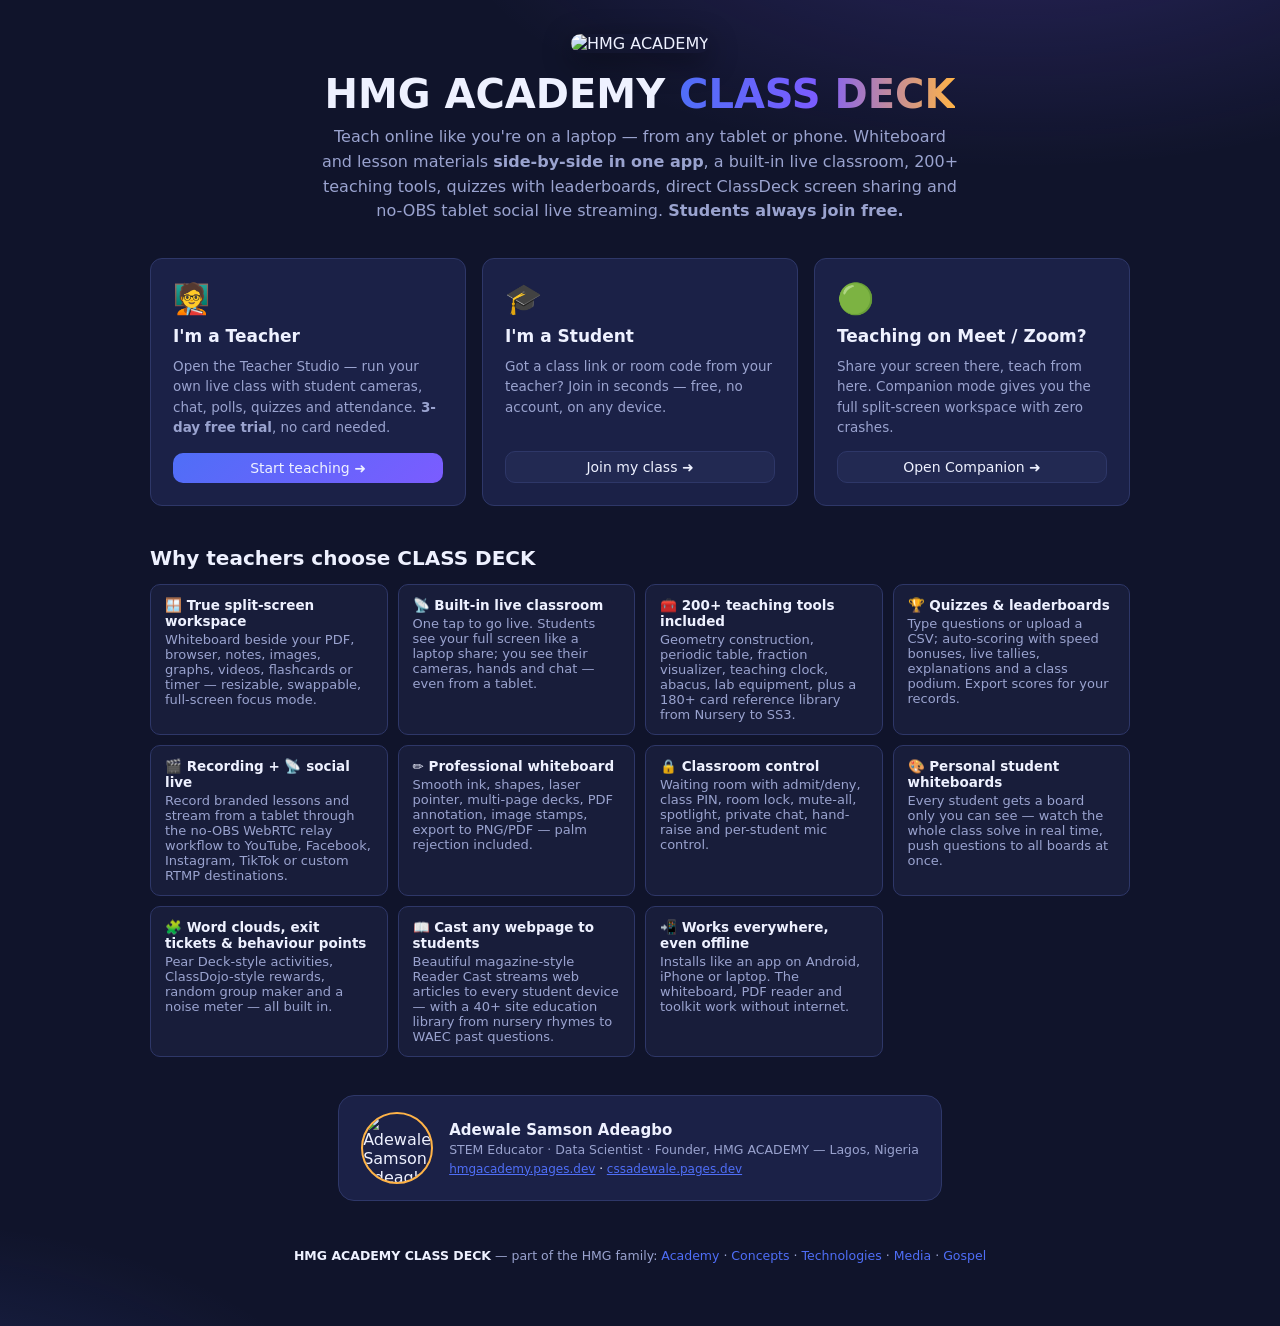
==== index.html @ 58fbcd96 "Add files via upload" ====
<!DOCTYPE html>
<html lang="en">
<head>
<meta charset="UTF-8" />
<meta name="viewport" content="width=device-width, initial-scale=1, viewport-fit=cover" />
<title>HMG ACADEMY CLASS DECK — Teach online like a pro, from any tablet</title>
<meta name="description" content="HMG Academy ClassDeck by Adewale Samson Adeagbo: tablet-first online teaching studio with split-screen whiteboard, live classroom, direct ClassDeck screen sharing, no-OBS tablet social live relay, captions, quizzes and teaching tools." />
<meta name="author" content="Adewale Samson Adeagbo, HMG Academy, HMG Concepts" />
<meta name="keywords" content="HMG Academy ClassDeck, Adewale Samson Adeagbo, online teaching platform Nigeria, virtual classroom, tablet teaching app, WebRTC classroom, no OBS tablet live streaming, YouTube live class, Facebook live class, TikTok live class, Instagram live class, HMG Concepts" />
<link rel="canonical" href="https://hmgacademyclassdeck.vercel.app/" />
<link rel="manifest" href="manifest.webmanifest" />
<link rel="icon" href="assets/icon-96.png" />
<link rel="apple-touch-icon" href="assets/apple-touch-icon.png" />
<meta name="theme-color" content="#1e2a78" />
<meta property="og:title" content="HMG ACADEMY CLASS DECK — Teach online like a pro" />
<meta property="og:description" content="Split-screen whiteboard + lesson materials, live classroom with student cameras, 200+ teaching tools, quizzes and branded lesson recording. Students always free." />
<meta property="og:type" content="website" />
<meta property="og:image" content="assets/icon-512.png" />
<meta property="og:url" content="https://hmgacademyclassdeck.vercel.app/" />
<meta name="twitter:card" content="summary" />
<script type="application/ld+json">
{
  "@context": "https://schema.org",
  "@graph": [
    {
      "@type": "Person",
      "@id": "https://cssadewale.pages.dev/#person",
      "name": "Adewale Samson Adeagbo",
      "url": "https://cssadewale.pages.dev/",
      "jobTitle": "AI-Augmented Solutions Developer, Data Scientist, STEM Educator",
      "address": { "@type": "PostalAddress", "addressLocality": "Lagos", "addressCountry": "NG" },
      "sameAs": ["https://hmgconcepts.pages.dev/", "https://hmgacademy.pages.dev/", "https://hmgtechnologies.pages.dev/", "https://hmgmedia.pages.dev/", "https://hmggospel.pages.dev/", "https://github.com/cssadewale", "https://youtube.com/@hmgconcepts"]
    },
    {
      "@type": "Organization",
      "@id": "https://hmgacademy.pages.dev/#organization",
      "name": "HMG Academy",
      "url": "https://hmgacademy.pages.dev/",
      "founder": { "@id": "https://cssadewale.pages.dev/#person" },
      "parentOrganization": { "@type": "Organization", "name": "HMG Concepts", "url": "https://hmgconcepts.pages.dev/" }
    },
    {
      "@type": "SoftwareApplication",
      "name": "HMG ACADEMY CLASS DECK",
      "applicationCategory": "EducationalApplication",
      "operatingSystem": "Web, Android, iOS, Windows, macOS, Linux",
      "description": "Tablet-first virtual classroom and split-screen teaching studio with WebRTC live classroom, whiteboard, PDFs, quizzes, captions and no-OBS tablet social live relay workflow.",
      "creator": { "@id": "https://cssadewale.pages.dev/#person" },
      "publisher": { "@id": "https://hmgacademy.pages.dev/#organization" },
      "offers": { "@type": "Offer", "price": "0", "priceCurrency": "USD" }
    }
  ]
}
</script>
<link rel="stylesheet" href="css/style.css" />
</head>
<body>
<div class="landing">
  <img class="logo" src="assets/hmg-academy-logo.png" alt="HMG ACADEMY" style="width:auto;max-width:230px;height:auto;border-radius:14px" />
  <h1>HMG ACADEMY <span>CLASS DECK</span></h1>
  <p class="tag">
    Teach online like you're on a laptop — from any tablet or phone.
    Whiteboard and lesson materials <b>side-by-side in one app</b>, a built-in live classroom,
    200+ teaching tools, quizzes with leaderboards, direct ClassDeck screen sharing and no-OBS tablet social live streaming.
    <b>Students always join free.</b>
  </p>

  <div class="cards">
    <a class="card" href="teach.html" style="text-decoration:none;color:inherit">
      <div class="em">🧑‍🏫</div>
      <h3>I'm a Teacher</h3>
      <p>Open the Teacher Studio — run your own live class with student cameras, chat, polls, quizzes and attendance. <b>3-day free trial</b>, no card needed.</p>
      <span class="btn primary">Start teaching ➜</span>
    </a>
    <a class="card" href="join.html" style="text-decoration:none;color:inherit">
      <div class="em">🎓</div>
      <h3>I'm a Student</h3>
      <p>Got a class link or room code from your teacher? Join in seconds — free, no account, on any device.</p>
      <span class="btn">Join my class ➜</span>
    </a>
    <a class="card" href="teach.html?meet=1" style="text-decoration:none;color:inherit">
      <div class="em">🟢</div>
      <h3>Teaching on Meet / Zoom?</h3>
      <p>Share your screen there, teach from here. Companion mode gives you the full split-screen workspace with zero crashes.</p>
      <span class="btn">Open Companion ➜</span>
    </a>
  </div>

  <div class="feat-list">
    <h2>Why teachers choose CLASS DECK</h2>
    <div class="feat-grid">
      <div class="feat"><b>🪟 True split-screen workspace</b>Whiteboard beside your PDF, browser, notes, images, graphs, videos, flashcards or timer — resizable, swappable, full-screen focus mode.</div>
      <div class="feat"><b>📡 Built-in live classroom</b>One tap to go live. Students see your full screen like a laptop share; you see their cameras, hands and chat — even from a tablet.</div>
      <div class="feat"><b>🧰 200+ teaching tools included</b>Geometry construction, periodic table, fraction visualizer, teaching clock, abacus, lab equipment, plus a 180+ card reference library from Nursery to SS3.</div>
      <div class="feat"><b>🏆 Quizzes & leaderboards</b>Type questions or upload a CSV; auto-scoring with speed bonuses, live tallies, explanations and a class podium. Export scores for your records.</div>
      <div class="feat"><b>🎬 Recording + 📡 social live</b>Record branded lessons and stream from a tablet through the no-OBS WebRTC relay workflow to YouTube, Facebook, Instagram, TikTok or custom RTMP destinations.</div>
      <div class="feat"><b>✏ Professional whiteboard</b>Smooth ink, shapes, laser pointer, multi-page decks, PDF annotation, image stamps, export to PNG/PDF — palm rejection included.</div>
      <div class="feat"><b>🔒 Classroom control</b>Waiting room with admit/deny, class PIN, room lock, mute-all, spotlight, private chat, hand-raise and per-student mic control.</div>
      <div class="feat"><b>🎨 Personal student whiteboards</b>Every student gets a board only you can see — watch the whole class solve in real time, push questions to all boards at once.</div>
      <div class="feat"><b>🧩 Word clouds, exit tickets & behaviour points</b>Pear Deck-style activities, ClassDojo-style rewards, random group maker and a noise meter — all built in.</div>
      <div class="feat"><b>📖 Cast any webpage to students</b>Beautiful magazine-style Reader Cast streams web articles to every student device — with a 40+ site education library from nursery rhymes to WAEC past questions.</div>
      <div class="feat"><b>📲 Works everywhere, even offline</b>Installs like an app on Android, iPhone or laptop. The whiteboard, PDF reader and toolkit work without internet.</div>
    </div>
  </div>

  <!-- founder / brand strip -->
  <div style="display:flex;gap:16px;align-items:center;background:var(--panel);border:1px solid var(--line);border-radius:16px;padding:16px 22px;margin-top:38px;max-width:640px;flex-wrap:wrap;justify-content:center">
    <img src="assets/founder-photo.jpg" alt="Adewale Samson Adeagbo" style="width:72px;height:72px;border-radius:50%;object-fit:cover;border:2px solid var(--accent)" />
    <div style="min-width:220px;flex:1">
      <b style="font-size:15px">Adewale Samson Adeagbo</b><br/>
      <span style="font-size:12.5px;color:var(--text-dim)">STEM Educator · Data Scientist · Founder, HMG ACADEMY — Lagos, Nigeria</span><br/>
      <span style="font-size:12px">
        <a href="https://hmgacademy.pages.dev" target="_blank" rel="noopener" style="color:var(--brand)">hmgacademy.pages.dev</a> ·
        <a href="https://cssadewale.pages.dev" target="_blank" rel="noopener" style="color:var(--brand)">cssadewale.pages.dev</a>
      </span>
    </div>
  </div>

  <footer>
    <b style="color:var(--text)">HMG ACADEMY CLASS DECK</b> — part of the HMG family:
    <a href="https://hmgacademy.pages.dev" target="_blank" rel="noopener">Academy</a> ·
    <a href="https://hmgconcepts.pages.dev" target="_blank" rel="noopener">Concepts</a> ·
    <a href="https://hmgtechnologies.pages.dev" target="_blank" rel="noopener">Technologies</a> ·
    <a href="https://hmgmedia.pages.dev" target="_blank" rel="noopener">Media</a> ·
    <a href="https://hmggospel.pages.dev" target="_blank" rel="noopener">Gospel</a><br/>
    <button class="btn small install-btn hide" onclick="promptInstall()" style="margin-top:10px">⬇ Install CLASS DECK on this device</button>
  </footer>
</div>
<script src="js/common.js"></script>
</body>
</html>
---- css/style.css ----
/* ==========================================================================
   HMG ClassDeck — shared stylesheet
   Lightweight, no external fonts/CDNs. Works offline inside the PWA.
   ========================================================================== */

:root {
  --bg:        #10142b;
  --bg-2:      #181d3a;
  --bg-3:      #222952;
  --panel:     #1b2147;
  --line:      #2e3768;
  --text:      #eef1ff;
  --text-dim:  #9aa3cf;
  --brand:     #4f6ef7;
  --brand-2:   #7b5cff;
  --accent:    #ffb347;
  --ok:        #2ecc71;
  --warn:      #f1c40f;
  --danger:    #ff5d5d;
  --radius:    12px;
  --shadow:    0 8px 30px rgba(0,0,0,.45);
  --toolbar-h: 52px;
}

* { box-sizing: border-box; margin: 0; padding: 0; -webkit-tap-highlight-color: transparent; }

html, body {
  height: 100%;
  background: var(--bg);
  color: var(--text);
  font-family: system-ui, -apple-system, "Segoe UI", Roboto, Ubuntu, sans-serif;
  overscroll-behavior: none;
}

button, input, select, textarea { font: inherit; color: inherit; }

/* ---------- generic UI atoms ---------- */
.btn {
  display: inline-flex; align-items: center; justify-content: center; gap: 6px;
  background: var(--bg-3); border: 1px solid var(--line); color: var(--text);
  border-radius: 10px; padding: 8px 14px; cursor: pointer; user-select: none;
  font-size: 14px; line-height: 1; transition: background .15s, transform .05s;
  white-space: nowrap;
}
.btn:hover { background: #2b3463; }
.btn:active { transform: scale(.97); }
.btn.primary { background: linear-gradient(135deg, var(--brand), var(--brand-2)); border: none; }
.btn.danger  { background: var(--danger); border: none; color: #fff; }
.btn.ok      { background: var(--ok); border: none; color: #06270f; }
.btn.ghost   { background: transparent; }
.btn.small   { padding: 5px 9px; font-size: 12.5px; border-radius: 8px; }
.btn.icon    { padding: 8px 10px; font-size: 17px; }
.btn.active  { outline: 2px solid var(--accent); }
.btn[disabled] { opacity: .45; pointer-events: none; }

.input, select.input, textarea.input {
  background: var(--bg-2); border: 1px solid var(--line); border-radius: 10px;
  padding: 9px 12px; color: var(--text); width: 100%; outline: none;
}
.input:focus { border-color: var(--brand); }

.badge { font-size: 11px; padding: 3px 8px; border-radius: 999px; background: var(--bg-3); color: var(--text-dim); }
.badge.live { background: var(--danger); color: #fff; animation: pulse 1.4s infinite; }
@keyframes pulse { 0%,100% { opacity: 1 } 50% { opacity: .55 } }

.dot { width: 9px; height: 9px; border-radius: 50%; display: inline-block; }
.dot.on  { background: var(--ok); }
.dot.off { background: var(--text-dim); }

hr.sep { border: none; border-top: 1px solid var(--line); margin: 10px 0; }

/* ---------- toast ---------- */
#toastHost { position: fixed; bottom: 18px; left: 50%; transform: translateX(-50%); z-index: 9999;
  display: flex; flex-direction: column; gap: 8px; align-items: center; pointer-events: none; }
.toast {
  background: var(--bg-3); border: 1px solid var(--line); border-radius: 10px;
  padding: 10px 16px; box-shadow: var(--shadow); font-size: 14px; max-width: 86vw;
  animation: toastIn .25s ease;
}
.toast.ok { border-color: var(--ok); } .toast.err { border-color: var(--danger); }
@keyframes toastIn { from { opacity: 0; transform: translateY(12px) } to { opacity: 1 } }

/* ---------- modal ---------- */
.modal-back {
  position: fixed; inset: 0; background: rgba(5,8,22,.72); z-index: 800;
  display: none; align-items: center; justify-content: center; padding: 18px;
}
.modal-back.open { display: flex; }
.modal {
  background: var(--panel); border: 1px solid var(--line); border-radius: 16px;
  box-shadow: var(--shadow); width: min(560px, 96vw); max-height: 88vh; overflow: auto;
  padding: 20px;
}
.modal h3 { margin-bottom: 12px; font-size: 18px; }
.modal .row { display: flex; gap: 10px; margin: 10px 0; align-items: center; flex-wrap: wrap; }
.modal label { font-size: 13px; color: var(--text-dim); display: block; margin-bottom: 4px; }

/* ==========================================================================
   LANDING PAGE (index.html)
   ========================================================================== */
.landing {
  min-height: 100%; display: flex; flex-direction: column; align-items: center;
  padding: 34px 20px 60px;
  background:
    radial-gradient(1000px 500px at 80% -10%, rgba(123,92,255,.25), transparent 60%),
    radial-gradient(800px 400px at -10% 110%, rgba(79,110,247,.2), transparent 60%),
    var(--bg);
}
.landing .logo { width: 84px; height: 84px; border-radius: 22px; box-shadow: var(--shadow); }
.landing h1 { margin-top: 18px; font-size: clamp(26px, 4.5vw, 40px); text-align: center; }
.landing h1 span { background: linear-gradient(90deg, var(--brand), var(--brand-2), var(--accent));
  -webkit-background-clip: text; background-clip: text; color: transparent; }
.landing .tag { color: var(--text-dim); margin-top: 8px; text-align: center; max-width: 640px; line-height: 1.55; }
.cards { display: grid; grid-template-columns: repeat(auto-fit, minmax(240px, 1fr)); gap: 16px;
  margin-top: 34px; width: min(980px, 100%); }
.card {
  background: var(--panel); border: 1px solid var(--line); border-radius: var(--radius);
  padding: 22px; display: flex; flex-direction: column; gap: 10px; transition: transform .15s, border-color .15s;
}
.card:hover { transform: translateY(-3px); border-color: var(--brand); }
.card .em { font-size: 30px; }
.card h3 { font-size: 17px; }
.card p { color: var(--text-dim); font-size: 13.5px; line-height: 1.5; flex: 1; }
.feat-list { margin-top: 40px; width: min(980px, 100%); }
.feat-list h2 { font-size: 20px; margin-bottom: 14px; }
.feat-grid { display: grid; grid-template-columns: repeat(auto-fit, minmax(220px, 1fr)); gap: 10px; }
.feat { background: var(--bg-2); border: 1px solid var(--line); border-radius: 10px; padding: 12px 14px; font-size: 13px; color: var(--text-dim); }
.feat b { color: var(--text); display: block; margin-bottom: 3px; font-size: 13.5px; }
.landing footer { margin-top: 44px; color: var(--text-dim); font-size: 12.5px; text-align: center; line-height: 1.7; }
.landing footer a { color: var(--brand); text-decoration: none; }

/* ==========================================================================
   TEACHER STUDIO (teach.html)
   ========================================================================== */
.studio { display: flex; flex-direction: column; height: 100dvh; overflow: hidden; }

.topbar {
  height: var(--toolbar-h); flex: 0 0 auto; display: flex; align-items: center; gap: 8px;
  padding: 0 10px; background: var(--bg-2); border-bottom: 1px solid var(--line);
  overflow-x: auto; scrollbar-width: thin;
}
.topbar .brand { display: flex; align-items: center; gap: 8px; font-weight: 700; font-size: 15px; flex: 0 0 auto; }
.topbar .brand img { width: 28px; height: 28px; border-radius: 8px; }
.topbar .spacer { flex: 1 1 auto; min-width: 6px; }
.roominfo { display: flex; align-items: center; gap: 6px; background: var(--bg-3); border: 1px solid var(--line);
  border-radius: 10px; padding: 5px 10px; font-size: 13px; flex: 0 0 auto; }
.roominfo code { color: var(--accent); font-weight: 700; letter-spacing: .5px; }

/* split workspace */
.workspace { flex: 1 1 auto; display: flex; min-height: 0; position: relative; }
.pane { min-width: 0; min-height: 0; display: flex; flex-direction: column; background: var(--bg); position: relative; }
#paneLeft  { flex: 1 1 50%; }
#paneRight { flex: 1 1 50%; border-left: 1px solid var(--line); }
.divider {
  flex: 0 0 14px; cursor: col-resize; display: flex; align-items: center; justify-content: center;
  background: var(--bg-2); touch-action: none; border-left: 1px solid var(--line); border-right: 1px solid var(--line);
}
.divider::after { content: ""; width: 4px; height: 46px; border-radius: 4px; background: var(--line); }
.workspace.right-hidden #paneRight, .workspace.right-hidden .divider { display: none; }
.workspace.left-hidden  #paneLeft,  .workspace.left-hidden  .divider { display: none; }

.pane-head {
  height: 40px; flex: 0 0 auto; display: flex; align-items: center; gap: 6px; padding: 0 8px;
  background: var(--bg-2); border-bottom: 1px solid var(--line); overflow-x: auto; scrollbar-width: none;
}
.pane-head .tab { padding: 6px 11px; border-radius: 8px; font-size: 13px; cursor: pointer; color: var(--text-dim); border: 1px solid transparent; white-space: nowrap; }
.pane-head .tab.active { background: var(--bg-3); color: var(--text); border-color: var(--line); }
.pane-body { flex: 1 1 auto; min-height: 0; position: relative; overflow: hidden; }
.pane-body > section { position: absolute; inset: 0; display: none; flex-direction: column; }
.pane-body > section.active { display: flex; }

/* whiteboard */
.wb-toolbar {
  flex: 0 0 auto; display: flex; align-items: center; gap: 5px; padding: 6px 8px;
  background: var(--bg-2); border-bottom: 1px solid var(--line); flex-wrap: nowrap; overflow-x: auto; scrollbar-width: thin;
}
.wb-toolbar .tool { width: 36px; height: 36px; border-radius: 9px; border: 1px solid var(--line); background: var(--bg-3);
  display: inline-flex; align-items: center; justify-content: center; cursor: pointer; font-size: 17px; flex: 0 0 auto; }
.wb-toolbar .tool.active { outline: 2px solid var(--accent); background: #2b3463; }
.wb-colors { display: flex; gap: 4px; flex: 0 0 auto; }
.wb-color { width: 24px; height: 24px; border-radius: 50%; border: 2px solid transparent; cursor: pointer; }
.wb-color.active { border-color: #fff; transform: scale(1.12); }
.wb-stage { flex: 1; position: relative; background: #ffffff; touch-action: none; overflow: hidden; }
.wb-stage canvas { position: absolute; inset: 0; width: 100%; height: 100%; touch-action: none; }
.wb-pagebar { position: absolute; bottom: 10px; left: 50%; transform: translateX(-50%);
  display: flex; gap: 6px; background: rgba(16,20,43,.85); border: 1px solid var(--line);
  border-radius: 999px; padding: 5px 10px; align-items: center; font-size: 13px; color: var(--text); backdrop-filter: blur(4px); }
.wb-pagebar button { background: none; border: none; color: var(--text); font-size: 16px; cursor: pointer; padding: 2px 7px; }

/* pdf pane */
.pdf-bar { flex: 0 0 auto; display: flex; gap: 6px; align-items: center; padding: 6px 8px; background: var(--bg-2);
  border-bottom: 1px solid var(--line); overflow-x: auto; scrollbar-width: thin; }
.pdf-scroll { flex: 1; overflow: auto; display: flex; align-items: flex-start; justify-content: center; background: #383d52; }
#pdfCanvas { background: #fff; box-shadow: var(--shadow); margin: 14px; max-width: none; }
.drop-hint { position: absolute; inset: 0; display: flex; flex-direction: column; gap: 10px; align-items: center;
  justify-content: center; color: var(--text-dim); text-align: center; padding: 24px; pointer-events: none; }
.drop-hint .em { font-size: 44px; }

/* web pane */
.web-bar { display: flex; gap: 6px; padding: 6px 8px; background: var(--bg-2); border-bottom: 1px solid var(--line); align-items: center; }
.web-bar input { flex: 1; min-width: 80px; }
#webFrame { flex: 1; border: none; background: #fff; width: 100%; }
.web-note { font-size: 11.5px; color: var(--text-dim); padding: 4px 10px; background: var(--bg-2); border-top: 1px solid var(--line); }
.quick-links { display: flex; gap: 6px; flex-wrap: wrap; padding: 6px 8px; background: var(--bg-2); border-bottom: 1px solid var(--line); }

/* notes pane */
#notesArea { flex: 1; resize: none; border: none; outline: none; background: #fffbe8; color: #222;
  padding: 18px; font-size: 16px; line-height: 1.6; font-family: "Segoe UI", system-ui, sans-serif; }

/* image pane */
.img-scroll { flex: 1; overflow: auto; display: flex; align-items: center; justify-content: center; background: #383d52; }
#imgView { max-width: 96%; max-height: 96%; box-shadow: var(--shadow); }

/* drawers */
.drawer {
  position: fixed; top: var(--toolbar-h); right: 0; bottom: 0; width: min(360px, 92vw); z-index: 600;
  background: var(--panel); border-left: 1px solid var(--line); box-shadow: var(--shadow);
  transform: translateX(105%); transition: transform .22s ease; display: flex; flex-direction: column;
}
.drawer.open { transform: translateX(0); }
.drawer-head { display: flex; align-items: center; justify-content: space-between; padding: 12px 14px; border-bottom: 1px solid var(--line); font-weight: 600; }
.drawer-body { flex: 1; overflow-y: auto; padding: 12px 14px; display: flex; flex-direction: column; gap: 10px; }
.drawer-foot { padding: 10px 14px; border-top: 1px solid var(--line); }

/* chat */
.chat-msg { background: var(--bg-2); border: 1px solid var(--line); border-radius: 10px; padding: 8px 10px; font-size: 13.5px; }
.chat-msg .who { font-size: 11.5px; color: var(--accent); font-weight: 700; }
.chat-msg.me { border-color: var(--brand); }
.chat-input-row { display: flex; gap: 8px; }

/* roster / student monitor */
.stu-row { display: flex; align-items: center; gap: 8px; background: var(--bg-2); border: 1px solid var(--line);
  border-radius: 10px; padding: 8px 10px; font-size: 13.5px; }
.stu-row .name { flex: 1; overflow: hidden; text-overflow: ellipsis; white-space: nowrap; }
.stu-row .hand { font-size: 16px; }
.cam-grid { display: grid; grid-template-columns: 1fr 1fr; gap: 8px; }
.cam-tile { position: relative; background: #000; border-radius: 10px; overflow: hidden; aspect-ratio: 4/3; border: 1px solid var(--line); }
.cam-tile video { width: 100%; height: 100%; object-fit: cover; }
.cam-tile .label { position: absolute; left: 6px; bottom: 5px; font-size: 11px; background: rgba(0,0,0,.65); padding: 2px 7px; border-radius: 6px; }
.cam-tile.focus { grid-column: 1 / -1; aspect-ratio: 16/9; }

/* teacher self-view */
.selfview { position: fixed; right: 14px; bottom: 14px; width: 150px; aspect-ratio: 4/3; border-radius: 12px;
  overflow: hidden; border: 2px solid var(--brand); box-shadow: var(--shadow); z-index: 500; background: #000; display: none; }
.selfview video { width: 100%; height: 100%; object-fit: cover; transform: scaleX(-1); }
.selfview.show { display: block; }

/* poll results */
.poll-opt { display: flex; align-items: center; gap: 8px; margin: 6px 0; }
.poll-bar { flex: 1; height: 22px; background: var(--bg-2); border-radius: 6px; overflow: hidden; border: 1px solid var(--line); position: relative; }
.poll-bar > i { display: block; height: 100%; background: linear-gradient(90deg, var(--brand), var(--brand-2)); transition: width .3s; }
.poll-bar > b { position: absolute; inset: 0; display: flex; align-items: center; padding: 0 8px; font-size: 12px; font-weight: 600; }

/* timer chip */
#timerChip { display: none; align-items: center; gap: 6px; }
#timerChip.show { display: inline-flex; }

/* ==========================================================================
   STUDENT VIEW (join.html)
   ========================================================================== */
.stage-wrap { position: fixed; inset: 0; background: #000; display: flex; align-items: center; justify-content: center; }
#stageVideo { width: 100%; height: 100%; object-fit: contain; background: #000; }
.teacher-pip { position: fixed; right: 16px; top: 16px; width: clamp(120px, 22vw, 240px); aspect-ratio: 4/3;
  border-radius: 12px; overflow: hidden; border: 2px solid var(--accent); box-shadow: var(--shadow);
  background: #000; z-index: 40; display: none; touch-action: none; cursor: grab; }
.teacher-pip.show { display: block; }
.teacher-pip video { width: 100%; height: 100%; object-fit: cover; }

.stu-controls {
  position: fixed; bottom: 14px; left: 50%; transform: translateX(-50%); z-index: 50;
  display: flex; gap: 8px; background: rgba(16,20,43,.88); border: 1px solid var(--line);
  border-radius: 999px; padding: 8px 12px; backdrop-filter: blur(6px);
  transition: opacity .3s, transform .3s;
}
.stu-controls.hidden { opacity: 0; transform: translateX(-50%) translateY(70px); pointer-events: none; }
.stage-status { position: fixed; top: 14px; left: 14px; z-index: 40; display: flex; gap: 8px; align-items: center; }

.join-gate { position: fixed; inset: 0; z-index: 100; display: flex; align-items: center; justify-content: center;
  background:
    radial-gradient(900px 500px at 85% -5%, rgba(123,92,255,.3), transparent 60%),
    radial-gradient(700px 420px at 0% 105%, rgba(79,110,247,.22), transparent 60%), var(--bg); padding: 18px; }
.join-card { width: min(420px, 96vw); background: var(--panel); border: 1px solid var(--line); border-radius: 18px;
  padding: 26px; box-shadow: var(--shadow); display: flex; flex-direction: column; gap: 12px; }
.join-card img { width: 60px; height: 60px; border-radius: 16px; align-self: center; }
.join-card h2 { text-align: center; font-size: 20px; }
.join-card .sub { text-align: center; color: var(--text-dim); font-size: 13px; }

/* misc */
.hide { display: none !important; }
::-webkit-scrollbar { width: 9px; height: 9px; }
::-webkit-scrollbar-thumb { background: var(--bg-3); border-radius: 8px; }

@media (max-width: 760px) {
  .topbar { gap: 6px; }
  .roominfo { font-size: 12px; }
  .drawer { width: 100vw; }
  .selfview { width: 110px; }
}

/* ==========================================================================
   v2 — FOCUS MODE (hide every bar: perfect while sharing on Google Meet)
   ========================================================================== */
.studio.focus .topbar,
.studio.focus .pane-head,
.studio.focus .wb-toolbar,
.studio.focus .pdf-bar,
.studio.focus .web-bar,
.studio.focus .quick-links,
.studio.focus .web-note { display: none !important; }
.studio.focus .drawer { top: 0; }

.focus-handle {
  position: fixed; top: 8px; left: 8px; z-index: 950;
  width: 40px; height: 40px; border-radius: 50%;
  background: rgba(16,20,43,.55); color: #fff; border: 1px solid var(--line);
  font-size: 17px; cursor: pointer; opacity: .4; transition: opacity .2s;
  display: flex; align-items: center; justify-content: center;
}
.focus-handle:hover, .focus-handle:active { opacity: 1; }

/* mini floating tool capsule shown only in focus mode */
.focus-tools {
  position: fixed; top: 8px; left: 56px; z-index: 949;
  display: none; gap: 4px; align-items: center;
  background: rgba(16,20,43,.6); border: 1px solid var(--line);
  border-radius: 999px; padding: 4px 8px; backdrop-filter: blur(4px);
  opacity: .55; transition: opacity .2s;
}
.focus-tools:hover, .focus-tools:active { opacity: 1; }
.studio.focus .focus-tools { display: flex; }
.focus-tools .tool { width: 32px; height: 32px; border-radius: 50%; border: 1px solid var(--line);
  background: var(--bg-3); display: inline-flex; align-items: center; justify-content: center;
  cursor: pointer; font-size: 14px; }
.focus-tools .tool.active { outline: 2px solid var(--accent); }

/* v2 — PDF annotation overlay */
.pdf-annot-stage.armed { display: block !important; }
.pdf-annot-stage canvas { position: absolute; inset: 0; width: 100%; height: 100%; touch-action: none; }
.pdf-annot.active { outline: 2px solid var(--accent); }

/* v2 — lesson manager rows */
.lesson-row { display: flex; align-items: center; gap: 8px; background: var(--bg-2);
  border: 1px solid var(--line); border-radius: 10px; padding: 8px 10px; font-size: 13.5px; }
.lesson-row .name { flex: 1; overflow: hidden; text-overflow: ellipsis; white-space: nowrap; }
.lesson-row .meta { font-size: 11px; color: var(--text-dim); }

/* v2 — Meet companion badge */
.badge.meet { background: #0b8043; color: #fff; }

/* v2 — compact ultra-small screens (phones in portrait) */
@media (max-width: 520px) {
  :root { --toolbar-h: 46px; }
  .btn.small { padding: 5px 7px; font-size: 12px; }
  .wb-toolbar .tool { width: 32px; height: 32px; font-size: 15px; }
  .wb-color { width: 20px; height: 20px; }
  .pane-head .tab { padding: 5px 8px; font-size: 12px; }
  .topbar .brand span { display: none; }
}

/* ==========================================================================
   v3 additions
   ========================================================================== */

/* floating calculator (v4: full scientific) */
.calc-box {
  position: fixed; right: 18px; top: 70px; z-index: 900; width: 390px; max-width: 96vw;
  background: var(--panel); border: 1px solid var(--line); border-radius: 14px;
  box-shadow: var(--shadow); padding: 10px; touch-action: none;
}
.calc-head { display: flex; justify-content: space-between; align-items: center;
  font-size: 13px; font-weight: 600; margin-bottom: 6px; cursor: grab; user-select: none; }
.calc-hist { min-height: 16px; max-height: 64px; overflow-y: auto; font-size: 11.5px;
  color: var(--text-dim); font-family: ui-monospace, monospace; margin-bottom: 5px;
  display: flex; flex-direction: column; gap: 2px; }
.calc-display { text-align: right; font-size: 19px; font-weight: 700; margin-bottom: 8px; font-family: ui-monospace, monospace; }
.calc-grid { display: grid; grid-template-columns: repeat(5, 1fr); gap: 5px; }
.calc-grid.sci { grid-template-columns: repeat(7, minmax(38px, 1fr)); gap: 4px; }
.calc-grid button { padding: 9px 0; border-radius: 8px; border: 1px solid var(--line);
  background: var(--bg-3); color: var(--text); font-size: 13px; cursor: pointer; }
.calc-grid.sci button { padding: 9px 0; font-size: 12.5px; min-height:38px; }
.calc-grid.sci button:nth-last-child(2) { grid-column: span 2; }
.calc-grid button.op { background: #2b3463; }
.calc-grid button.mem { background: #1d2440; color: var(--text-dim); font-size: 11.5px; }
.calc-grid button.active { outline: 2px solid var(--accent); }
.calc-grid button.eq { background: linear-gradient(135deg, var(--brand), var(--brand-2)); border: none; }

/* leaderboard rows */
.lead-row { display: flex; align-items: center; gap: 8px; background: var(--bg-2);
  border: 1px solid var(--line); border-radius: 10px; padding: 7px 10px; font-size: 13.5px; }
.lead-row .rank { width: 26px; font-weight: 800; color: var(--accent); }
.lead-row .name { flex: 1; overflow: hidden; text-overflow: ellipsis; white-space: nowrap; }
.lead-row .pts { font-weight: 700; }
.lead-row.top1 { border-color: #ffd700; }
.lead-row.top2 { border-color: #c0c0c0; }
.lead-row.top3 { border-color: #cd7f32; }

/* quiz tally bars reuse .poll-bar */
.quiz-correct .poll-bar > i { background: linear-gradient(90deg, #19a85a, #2ecc71); }

/* ==========================================================================
   v6 — Teacher auth gate (signup / login / license)
   ========================================================================== */
.auth-gate {
  position: fixed; inset: 0; z-index: 2000;
  display: flex; align-items: center; justify-content: center; padding: 16px;
  background:
    radial-gradient(900px 500px at 85% -5%, rgba(123,92,255,.35), transparent 60%),
    radial-gradient(700px 420px at 0% 105%, rgba(79,110,247,.28), transparent 60%),
    rgba(7, 10, 25, .97);
  backdrop-filter: blur(6px); overflow-y: auto;
}
.auth-card {
  width: min(430px, 96vw); background: var(--panel); border: 1px solid var(--line);
  border-radius: 20px; box-shadow: var(--shadow); padding: 26px;
  display: flex; flex-direction: column; gap: 12px; margin: auto;
}
.auth-brand { display: flex; gap: 12px; align-items: center; }
.auth-brand img { height: 46px; border-radius: 10px; }
.auth-brand b { display: block; font-size: 15.5px; }
.auth-brand span { font-size: 12px; color: var(--text-dim); }
.auth-tabs { display: flex; gap: 6px; background: var(--bg-2); border-radius: 12px; padding: 5px; }
.auth-tab { flex: 1; border: none; background: transparent; color: var(--text-dim);
  padding: 9px 4px; border-radius: 9px; cursor: pointer; font-size: 13px; font-weight: 600; }
.auth-tab.active { background: linear-gradient(135deg, var(--brand), var(--brand-2)); color: #fff; }
.auth-pane { display: flex; flex-direction: column; gap: 9px; }
.auth-note { font-size: 12.5px; color: var(--text-dim); line-height: 1.55; }
.auth-note a { color: var(--brand); }
.auth-err { font-size: 12.5px; color: var(--danger); min-height: 16px; margin: 0; }
.auth-cta { padding: 12px; font-size: 15px; }
.auth-foot { text-align: center; font-size: 11px; color: var(--text-dim); }

/* v6 — professional polish */
.topbar { box-shadow: 0 2px 14px rgba(0,0,0,.25); }
.pane-head .tab { transition: background .15s, color .15s; }
.card .btn { margin-top: 4px; }

/* v2 — landscape phones/tablets: tighter vertical chrome */
@media (max-height: 480px) {
  :root { --toolbar-h: 42px; }
  .pane-head { height: 34px; }
  .wb-pagebar { bottom: 5px; padding: 3px 8px; }
}

/* ==========================================================================
   Enterprise tablet/mobile polish (2026)
   - wraps teacher controls into usable rows on tablets
   - keeps panes accessible in portrait
   - enlarges touch targets for stylus/finger teaching
   ========================================================================== */
@media (max-width: 1024px) {
  :root { --toolbar-h: 54px; }
  .topbar { gap: 6px; padding: 6px 8px; height: auto; min-height: var(--toolbar-h); flex-wrap: wrap; align-content: center; }
  .topbar .spacer { display: none; }
  .topbar .brand span { max-width: 180px; overflow: hidden; text-overflow: ellipsis; white-space: nowrap; }
  .btn.small { min-height: 36px; padding: 8px 10px; }
  .roominfo { order: 2; width: auto; }
  .workspace { min-height: 0; }
  .pane-head { height: 44px; }
  .pane-head .tab { padding: 8px 12px; font-size: 13.5px; }
  .wb-toolbar .tool { width: 40px; height: 40px; }
  .pdf-bar, .web-bar, .quick-links { flex-wrap: wrap; }
  .calc-box { top: 76px; right: 8px; width: min(390px, calc(100vw - 16px)); }
}
@media (max-width: 760px), (orientation: portrait) and (max-width: 900px) {
  .workspace { flex-direction: column; }
  #paneRight { border-left: 0; border-top: 1px solid var(--line); }
  .divider { flex: 0 0 12px; cursor: row-resize; border-left: 0; border-right: 0; border-top: 1px solid var(--line); border-bottom: 1px solid var(--line); }
  .divider::after { width: 54px; height: 4px; }
  .selfview { width: 118px; height: 84px; right: 8px; bottom: 8px; }
  .drawer { width: min(96vw, 420px); }
  .modal { width: min(96vw, 560px); max-height: 88dvh; }
}
@media (max-width: 520px) {
  .topbar .brand img { width: 24px; height: 24px; }
  .roominfo { font-size: 12px; padding: 5px 7px; }
  .btn.small { font-size: 12px; padding: 7px 8px; }
  .calc-grid.sci { grid-template-columns: repeat(4, minmax(44px, 1fr)); }
  .calc-grid.sci button:nth-last-child(2) { grid-column: span 1; }
}
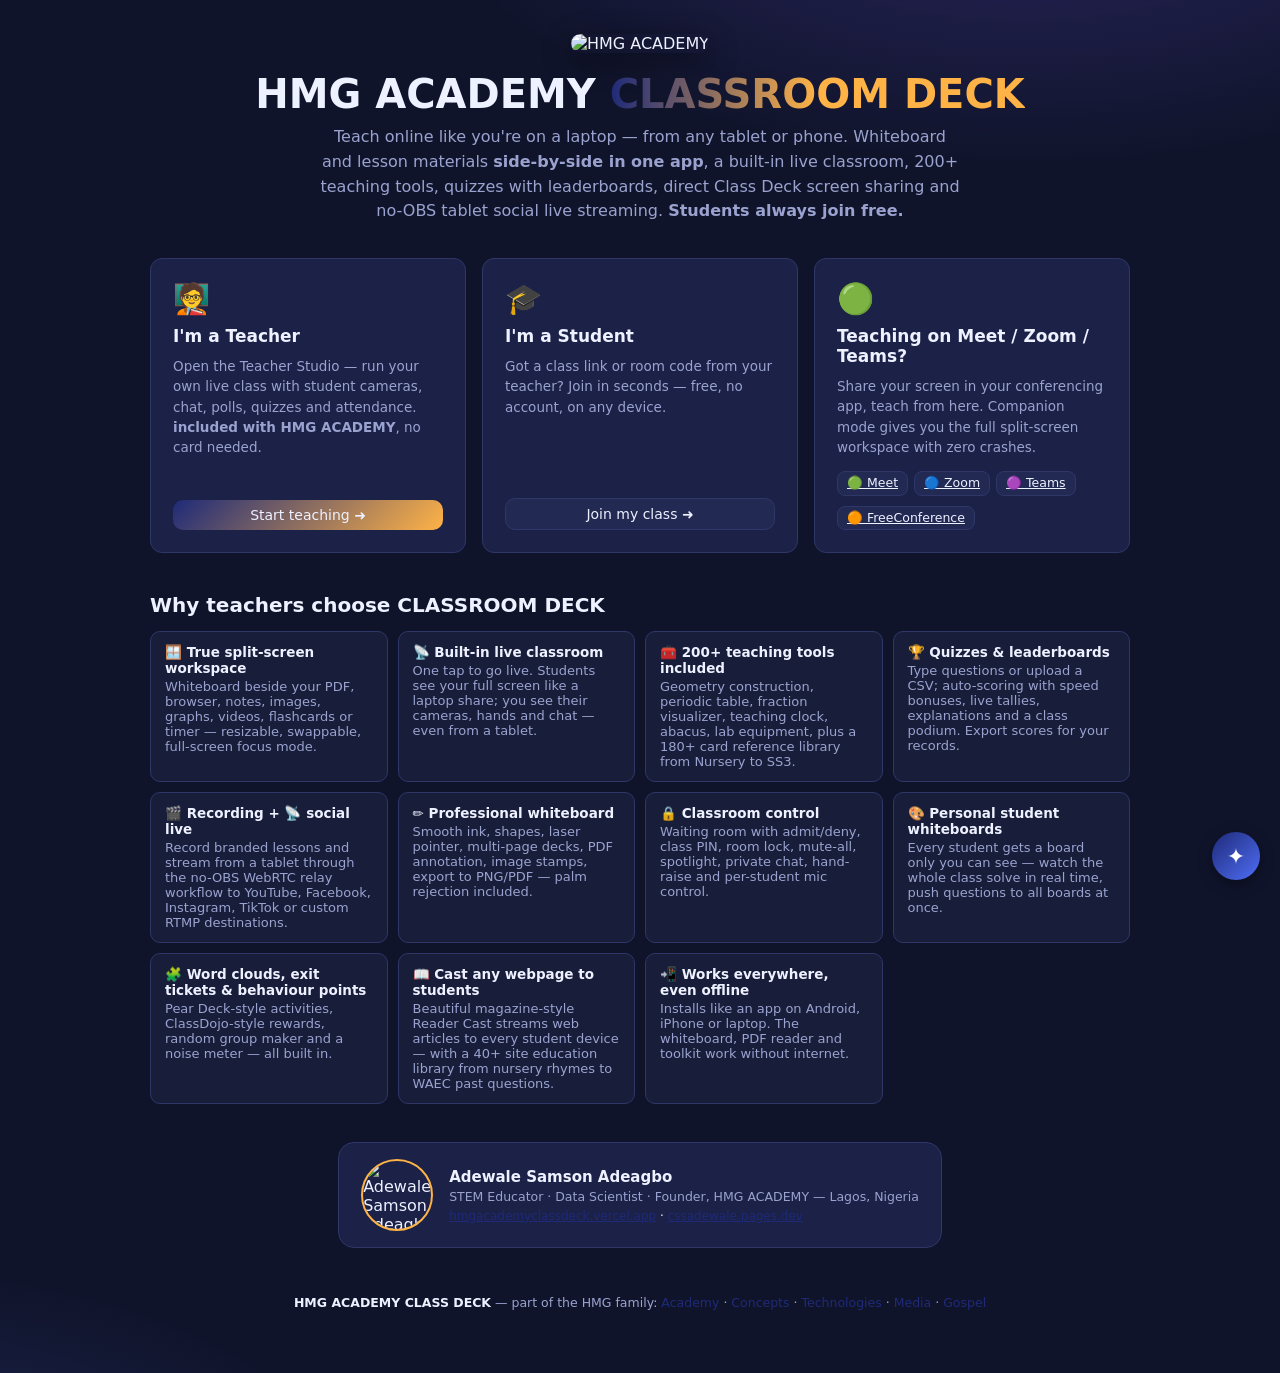
==== commit 41775262: "Add files via upload" ====
--- a/index.html
+++ b/index.html
@@ -4,9 +4,9 @@
 <meta charset="UTF-8" />
 <meta name="viewport" content="width=device-width, initial-scale=1, viewport-fit=cover" />
 <title>HMG ACADEMY CLASS DECK — Teach online like a pro, from any tablet</title>
-<meta name="description" content="HMG Academy ClassDeck by Adewale Samson Adeagbo: tablet-first online teaching studio with split-screen whiteboard, live classroom, direct ClassDeck screen sharing, no-OBS tablet social live relay, captions, quizzes and teaching tools." />
-<meta name="author" content="Adewale Samson Adeagbo, HMG Academy, HMG Concepts" />
-<meta name="keywords" content="HMG Academy ClassDeck, Adewale Samson Adeagbo, online teaching platform Nigeria, virtual classroom, tablet teaching app, WebRTC classroom, no OBS tablet live streaming, YouTube live class, Facebook live class, TikTok live class, Instagram live class, HMG Concepts" />
+<meta name="description" content="HMG ACADEMY CLASS DECK by Adewale Samson Adeagbo: tablet-first online teaching studio with split-screen whiteboard, live classroom, direct Class Deck screen sharing, no-OBS tablet social live relay, captions, quizzes and teaching tools." />
+<meta name="author" content="Adewale Samson Adeagbo, HMG ACADEMY, HMG Concepts" />
+<meta name="keywords" content="HMG ACADEMY CLASS DECK, Adewale Samson Adeagbo, online teaching platform Nigeria, virtual classroom, tablet teaching app, WebRTC classroom, no OBS tablet live streaming, YouTube live class, Facebook live class, TikTok live class, Instagram live class, HMG Concepts" />
 <link rel="canonical" href="https://hmgacademyclassdeck.vercel.app/" />
 <link rel="manifest" href="manifest.webmanifest" />
 <link rel="icon" href="assets/icon-96.png" />
@@ -29,13 +29,13 @@
       "url": "https://cssadewale.pages.dev/",
       "jobTitle": "AI-Augmented Solutions Developer, Data Scientist, STEM Educator",
       "address": { "@type": "PostalAddress", "addressLocality": "Lagos", "addressCountry": "NG" },
-      "sameAs": ["https://hmgconcepts.pages.dev/", "https://hmgacademy.pages.dev/", "https://hmgtechnologies.pages.dev/", "https://hmgmedia.pages.dev/", "https://hmggospel.pages.dev/", "https://github.com/cssadewale", "https://youtube.com/@hmgconcepts"]
+      "sameAs": ["https://hmgconcepts.pages.dev/", "https://hmgacademyclassdeck.vercel.app/", "https://hmgtechnologies.pages.dev/", "https://hmgmedia.pages.dev/", "https://hmggospel.pages.dev/", "https://github.com/cssadewale", "https://youtube.com/@hmgconcepts"]
     },
     {
       "@type": "Organization",
-      "@id": "https://hmgacademy.pages.dev/#organization",
-      "name": "HMG Academy",
-      "url": "https://hmgacademy.pages.dev/",
+      "@id": "https://hmgacademyclassdeck.vercel.app/#organization",
+      "name": "HMG ACADEMY",
+      "url": "https://hmgacademyclassdeck.vercel.app/",
       "founder": { "@id": "https://cssadewale.pages.dev/#person" },
       "parentOrganization": { "@type": "Organization", "name": "HMG Concepts", "url": "https://hmgconcepts.pages.dev/" }
     },
@@ -46,7 +46,7 @@
       "operatingSystem": "Web, Android, iOS, Windows, macOS, Linux",
       "description": "Tablet-first virtual classroom and split-screen teaching studio with WebRTC live classroom, whiteboard, PDFs, quizzes, captions and no-OBS tablet social live relay workflow.",
       "creator": { "@id": "https://cssadewale.pages.dev/#person" },
-      "publisher": { "@id": "https://hmgacademy.pages.dev/#organization" },
+      "publisher": { "@id": "https://hmgacademyclassdeck.vercel.app/#organization" },
       "offers": { "@type": "Offer", "price": "0", "priceCurrency": "USD" }
     }
   ]
@@ -57,11 +57,11 @@
 <body>
 <div class="landing">
   <img class="logo" src="assets/hmg-academy-logo.png" alt="HMG ACADEMY" style="width:auto;max-width:230px;height:auto;border-radius:14px" />
-  <h1>HMG ACADEMY <span>CLASS DECK</span></h1>
+  <h1>HMG ACADEMY <span>CLASSROOM DECK</span></h1>
   <p class="tag">
     Teach online like you're on a laptop — from any tablet or phone.
     Whiteboard and lesson materials <b>side-by-side in one app</b>, a built-in live classroom,
-    200+ teaching tools, quizzes with leaderboards, direct ClassDeck screen sharing and no-OBS tablet social live streaming.
+    200+ teaching tools, quizzes with leaderboards, direct Class Deck screen sharing and no-OBS tablet social live streaming.
     <b>Students always join free.</b>
   </p>
 
@@ -69,7 +69,7 @@
     <a class="card" href="teach.html" style="text-decoration:none;color:inherit">
       <div class="em">🧑‍🏫</div>
       <h3>I'm a Teacher</h3>
-      <p>Open the Teacher Studio — run your own live class with student cameras, chat, polls, quizzes and attendance. <b>3-day free trial</b>, no card needed.</p>
+      <p>Open the Teacher Studio — run your own live class with student cameras, chat, polls, quizzes and attendance. <b>included with HMG ACADEMY</b>, no card needed.</p>
       <span class="btn primary">Start teaching ➜</span>
     </a>
     <a class="card" href="join.html" style="text-decoration:none;color:inherit">
@@ -78,16 +78,21 @@
       <p>Got a class link or room code from your teacher? Join in seconds — free, no account, on any device.</p>
       <span class="btn">Join my class ➜</span>
     </a>
-    <a class="card" href="teach.html?meet=1" style="text-decoration:none;color:inherit">
+    <div class="card" style="text-decoration:none;color:inherit">
       <div class="em">🟢</div>
-      <h3>Teaching on Meet / Zoom?</h3>
-      <p>Share your screen there, teach from here. Companion mode gives you the full split-screen workspace with zero crashes.</p>
-      <span class="btn">Open Companion ➜</span>
-    </a>
+      <h3>Teaching on Meet / Zoom / Teams?</h3>
+      <p>Share your screen in your conferencing app, teach from here. Companion mode gives you the full split-screen workspace with zero crashes.</p>
+      <div style="display:flex;gap:6px;flex-wrap:wrap">
+        <a class="btn small" href="teach.html?meet=1" title="Google Meet companion">🟢 Meet</a>
+        <a class="btn small" href="teach.html?companion=zoom#zoom" title="Zoom companion">🔵 Zoom</a>
+        <a class="btn small" href="teach.html?companion=teams#teams" title="Microsoft Teams companion">🟣 Teams</a>
+        <a class="btn small" href="teach.html?companion=freeconf#freeconf" title="FreeConference companion">🟠 FreeConference</a>
+      </div>
+    </div>
   </div>
 
   <div class="feat-list">
-    <h2>Why teachers choose CLASS DECK</h2>
+    <h2>Why teachers choose CLASSROOM DECK</h2>
     <div class="feat-grid">
       <div class="feat"><b>🪟 True split-screen workspace</b>Whiteboard beside your PDF, browser, notes, images, graphs, videos, flashcards or timer — resizable, swappable, full-screen focus mode.</div>
       <div class="feat"><b>📡 Built-in live classroom</b>One tap to go live. Students see your full screen like a laptop share; you see their cameras, hands and chat — even from a tablet.</div>
@@ -110,7 +115,7 @@
       <b style="font-size:15px">Adewale Samson Adeagbo</b><br/>
       <span style="font-size:12.5px;color:var(--text-dim)">STEM Educator · Data Scientist · Founder, HMG ACADEMY — Lagos, Nigeria</span><br/>
       <span style="font-size:12px">
-        <a href="https://hmgacademy.pages.dev" target="_blank" rel="noopener" style="color:var(--brand)">hmgacademy.pages.dev</a> ·
+        <a href="https://hmgacademyclassdeck.vercel.app" target="_blank" rel="noopener" style="color:var(--brand)">hmgacademyclassdeck.vercel.app</a> ·
         <a href="https://cssadewale.pages.dev" target="_blank" rel="noopener" style="color:var(--brand)">cssadewale.pages.dev</a>
       </span>
     </div>
@@ -118,14 +123,49 @@
 
   <footer>
     <b style="color:var(--text)">HMG ACADEMY CLASS DECK</b> — part of the HMG family:
-    <a href="https://hmgacademy.pages.dev" target="_blank" rel="noopener">Academy</a> ·
+    <a href="https://hmgacademyclassdeck.vercel.app" target="_blank" rel="noopener">Academy</a> ·
     <a href="https://hmgconcepts.pages.dev" target="_blank" rel="noopener">Concepts</a> ·
     <a href="https://hmgtechnologies.pages.dev" target="_blank" rel="noopener">Technologies</a> ·
     <a href="https://hmgmedia.pages.dev" target="_blank" rel="noopener">Media</a> ·
     <a href="https://hmggospel.pages.dev" target="_blank" rel="noopener">Gospel</a><br/>
-    <button class="btn small install-btn hide" onclick="promptInstall()" style="margin-top:10px">⬇ Install CLASS DECK on this device</button>
+    <button class="btn small install-btn hide" onclick="promptInstall()" style="margin-top:10px">⬇ Install CLASSROOM DECK on this device</button>
   </footer>
 </div>
 <script src="js/common.js"></script>
+<script src="js/config.js"></script>
+<script src="js/portal-bridge.js"></script>
+<script src="js/license.js"></script>
+<script src="js/ecosystem-branding.js"></script>
+<div id="hmgEcosystemFooter" style="max-width:980px;margin:0 auto;width:100%;padding:0 20px"></div>
+<script>
+/* Issue #9: force install — persistent banner on the landing page too. */
+(function () {
+  var done = function () { try { localStorage.setItem('hmgcd_cd_installed', '1'); } catch (e) {} };
+  try { if (localStorage.getItem('hmgcd_cd_installed')) return; } catch (e) {}
+  if (window.matchMedia && window.matchMedia('(display-mode: standalone)').matches) { done(); return; }
+  window.addEventListener('beforeinstallprompt', function (e) { e.preventDefault(); window.__deferredInstall = e; });
+  window.addEventListener('appinstalled', function () { done(); var b = document.getElementById('cdLandInstall'); if (b) b.remove(); });
+  function show() {
+    if (document.getElementById('cdLandInstall')) return;
+    var b = document.createElement('div');
+    b.id = 'cdLandInstall';
+    b.style.cssText = 'position:fixed;bottom:0;left:0;right:0;z-index:9999;background:linear-gradient(135deg,#1e2a78,#4f6ef7);color:#fff;padding:12px 16px;display:flex;align-items:center;gap:12px;font-size:14px;box-shadow:0 -4px 20px rgba(0,0,0,.4)';
+    b.innerHTML = '<div style="font-size:26px">📲</div><div style="flex:1"><strong style="display:block">Install HMG ACADEMY CLASS DECK</strong><span style="font-size:12px;opacity:.85">Best experience on your phone or tablet — works offline too.</span></div>' +
+      '<button id="cdLandLater" class="btn small" style="background:rgba(255,255,255,.15);border:1px solid rgba(255,255,255,.4)">Later</button>' +
+      '<button id="cdLandNow" class="btn primary small">📲 Install</button>';
+    document.body.appendChild(b);
+    document.getElementById('cdLandNow').onclick = function () {
+      if (window.__deferredInstall) { window.__deferredInstall.prompt(); }
+      else { alert('Tap your browser menu → “Add to Home screen” or “Install app”.'); }
+    };
+    document.getElementById('cdLandLater').onclick = function () {
+      b.remove();
+      setTimeout(function () { try { if (!localStorage.getItem('hmgcd_cd_installed')) show(); } catch (e) {} }, 120000);
+    };
+  }
+  setTimeout(show, 3500);
+})();
+</script>
+<script>window.addEventListener('load', function () { try { if ('serviceWorker' in navigator) navigator.serviceWorker.register('sw.js').catch(function(){}); } catch (e) {} });</script>
 </body>
 </html>
--- a/css/style.css
+++ b/css/style.css
@@ -1,5 +1,5 @@
 /* ==========================================================================
-   HMG ClassDeck — shared stylesheet
+   HMG ACADEMY CLASS DECK — shared stylesheet
    Lightweight, no external fonts/CDNs. Works offline inside the PWA.
    ========================================================================== */
 
@@ -442,6 +442,30 @@
 }
 
 /* ==========================================================================
+   Improvement: Install Banner (Forced PWA Install)
+   Persistent bottom banner that encourages app installation.
+   ========================================================================== */
+.install-banner {
+  position: fixed; bottom: 0; left: 0; right: 0; z-index: 9997;
+  background: linear-gradient(135deg, #1e2a78, #4f6ef7);
+  color: #fff; padding: 14px 18px; display: flex; align-items: center;
+  gap: 12px; box-shadow: 0 -4px 20px rgba(0,0,0,.4);
+  animation: slideUp .35s ease; font-size: 14px;
+}
+.install-banner .install-content { display: flex; align-items: center; gap: 14px; flex: 1; flex-wrap: wrap; }
+.install-banner .install-icon { font-size: 28px; }
+.install-banner .install-text { flex: 1; min-width: 160px; }
+.install-banner .install-text strong { display: block; font-size: 15px; }
+.install-banner .install-text span { font-size: 12px; opacity: .85; }
+.install-banner .install-actions { display: flex; gap: 8px; }
+.install-banner .install-close { background: none; border: none; color: #fff; font-size: 22px; cursor: pointer; opacity: .6; padding: 0 4px; }
+.install-banner .install-close:hover { opacity: 1; }
+@keyframes slideUp { from { transform: translateY(100%) } to { transform: translateY(0) } }
+
+/* Companion mode badge */
+.badge.companion { background: #0b8043; color: #fff; font-size: 11px; padding: 3px 10px; border-radius: 999px; }
+
+/* ==========================================================================
    Enterprise tablet/mobile polish (2026)
    - wraps teacher controls into usable rows on tablets
    - keeps panes accessible in portrait
@@ -477,3 +501,12 @@
   .calc-grid.sci { grid-template-columns: repeat(4, minmax(44px, 1fr)); }
   .calc-grid.sci button:nth-last-child(2) { grid-column: span 1; }
 }
+
+/* V37 — calculator + drawers above portal chip; End stays hidden via .hide */
+.calc-box { z-index: 8000 !important; top: 96px !important; }
+.calc-box.hide { display: none !important; }
+.drawer { z-index: 6500 !important; }
+.topbar { position: relative; z-index: 30; }
+.topbar .btn { position: relative; z-index: 31; pointer-events: auto !important; }
+#btnEndLive.hide { display: none !important; }
+#acd-portal-chip { height: 28px !important; max-height: 28px !important; overflow: hidden; }
